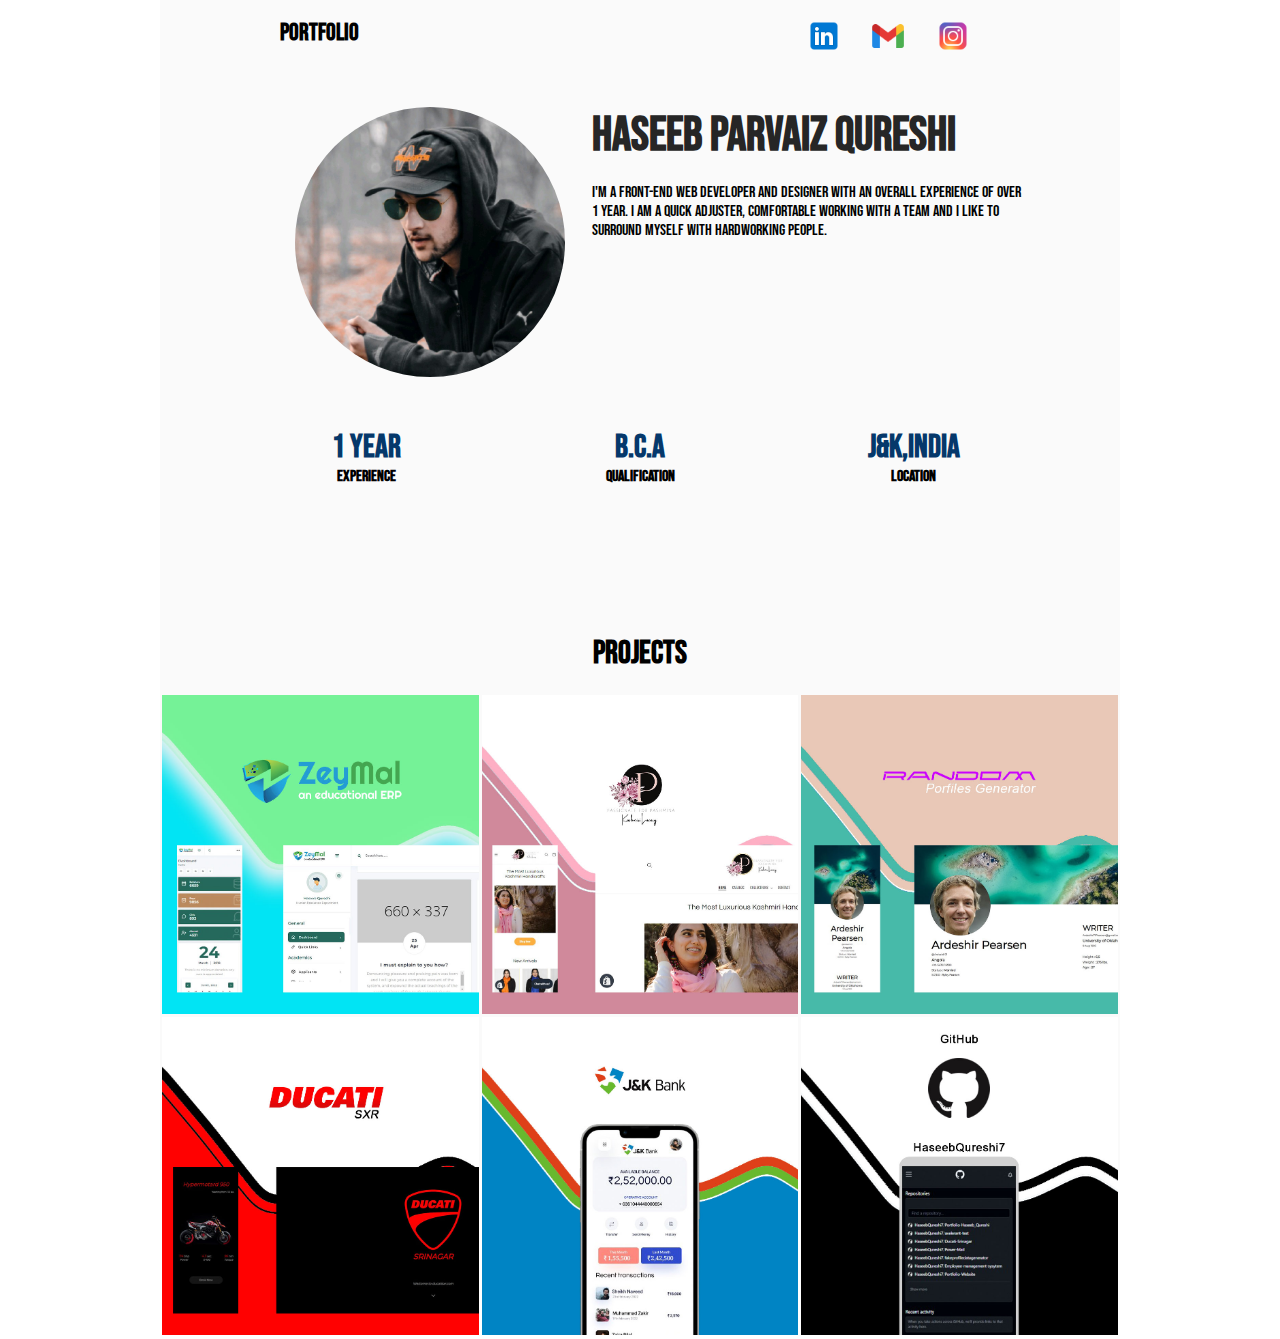
==== index.html @ 42d12dfb "dp changed" ====
<!DOCTYPE html>
<html>
    <head>
        <meta charset="utf-8">
        <meta http-equiv="X-UA-Compatible" content="IE=edge">
        <title>Haseeb Qureshi | Home</title>
        <meta name="description" content="Instagram like portfolio design">
        <meta name="viewport" content="width=device-width, initial-scale=1">
        <link rel="stylesheet" href="style.css">
    </head>
    <body>
        <div class="master-container">
            <div class="navbar">
                <div class="text">
                    <h2>PORTFOLIO</h2>
                </div>
                <div class="social">
                    <div class="linkedin">
                        <img src="img/Social Media Icons/Colored/Linkedin.png" alt="">
                    </div>
                    <div class="g-mail">
                        <img src="img/Social Media Icons/Colored/Gmail.png" alt="">
                    </div>
                    <div class="instagram">
                        <img src="img/Social Media Icons/Colored/Instagram.png" alt="">
                    </div>
                </div>
                
            </div>
            <div class="upper-profile">
                <div class="profile-dp">
                    <img src="img/DP.jpg" alt="profile-picture">
                </div>
                <div class="profile-stats">
                    <h1>Haseeb Parvaiz Qureshi</h1>
                    <br>
                    <p><span>I'm a Front-End Web Developer and Designer with an overall experience of over 1 year. I am a quick adjuster, comfortable working with a team and I like to surround myself with hardworking people.</span></p>
                </div>
            </div>
            <!-- <div class="profile-info">
                <div class="bio"></div>
            </div> -->
            <div class="stories">
                <div class="story1">
                    <!-- <img src="img/pexels-negative-space-34639.jpg" alt=""> -->
                    <h1><span>1 Year</span></h1>
                    <h4>EXPERIENCE</h4>
                </div>
                <div class="story2">
                    <!-- <img src="img/pexels-pixabay-207692.jpg" alt=""> -->
                    <h1><span>B.C.A</span></h1>
                    <h4>QUALIFICATION</h4>
                </div>
                <div class="story3">
                    <!-- <img src="img/mafia2.jpg" alt=""> -->
                    <h1><span>J&K,India</span></h1>
                    <h4>LOCATION</h4>
                </div>
            </div>
            <div class="label-text">
                <h1>PROJECTS</h1>
            </div>
            <div class="posts">
                <div class="posts1">
                    <img src="img/projects/Zeymal-banner.jpg" alt="">
                </div>
                <div class="posts2">
                    <img src="img/projects/passforpash.jpg" alt="">
                </div>
                <div class="posts3">
                    <img src="img/projects/radomprofilesgen.jpg" alt="">
                </div>
                <div class="posts4">
                    <img src="img/projects/ducatisxr.jpg" alt="">
                </div>
                <div class="posts5">
                    <img src="img/projects/jkbank.jpg" alt="">
                </div>
                <div class="posts6">
                    <img src="img/projects/github.jpg" alt="">
                </div>
            </div>
        </div>
        
        
        <script src="script.js" async></script>
    </body>
</html>
---- style.css ----
@import url('https://fonts.googleapis.com/css2?family=Bebas+Neue&display=swap');

* {
    margin: 0;
    padding: 0;
    box-sizing: border-box;
    font-family: 'Bebas Neue', cursive;
}

.master-container {
    display: flex;
    flex-direction: column;
    align-items: center;
    width: 75%;
    height: 130vh;
    margin: auto;
    background-color: #FAFAFA;
}

.navbar {
    display: flex;
    flex-direction: row;
    justify-content: space-between;
    height: 10vh;
    width: 75%;
    margin-top: 2vh;
}

.navbar div {
    width: 30%;
}

.navbar .social {
    display: flex;
    flex-direction: row;
    justify-content: end;
}

.social img {
    width: 4vh;
    height: 4vh;
}

.upper-profile {
    display: flex;
    flex-direction: row;
    /* justify-content: space-around; */
    margin: 5% 0%;
    height: 25vh;
    width: 100%;
}

.upper-profile div {
    width: 45%;
    height: 100%;    
}

.upper-profile .profile-dp img {
    margin-left: 15vh;
    width: 30vh;
    height: 30vh;
    border-radius: 100%;
}

.upper-profile h1 {
    font-size: 3rem;
    color: #262626;
}

.stories {
    display: flex;
    flex-direction: row;
    justify-content: space-evenly;
    width: 100%;
    height: 15vh;
    margin: 5% 0%;
}

.stories div {
    width: 15vh;
    height: 15vh;
    text-align: center;
}

.stories div{
    width: 15vh;
    height: 15vh;
    border-radius: 100%;
}

.stories div h1{
    color: #05386B;
}

.label-text {
    margin: 2.5vh;
}

.posts {
    display: flex;
    flex-direction: row;
    flex-wrap: wrap;
    justify-content: space-evenly;
    width: 100%;
    height: 100vh;
}

.posts div {
    width: 33%;
    height: 49.5%;
    overflow: hidden;
}

.posts div img{
    width: 100%;
    height: 100%;
    object-fit: cover;
}

.posts div img:hover {
    transform: scale(1.25);
    transition: all .5s;
}

.posts div img:not(:hover) {
    transform: scale(1);
    transition: all .5s;
}

                                            /* Magical Stuff */

span {
    text-align: center;
    background-image: linear-gradient(90deg, white, cyan, black);
    background-size: 0% 3px;
    background-repeat: no-repeat;
    background-position: left bottom;
    transition: background-size 1s ease;
}

span:hover {
    background-size: 100% 3px;
}

@media screen and (max-width:975px) {

    .upper-profile h1 {
        font-size: 2rem;
        color: #262626;
    }

    .upper-profile .profile-dp img {
        margin-left: 5vh;
        width: 30vh;
        height: 30vh;
        border-radius: 100%;
    }

    .upper-profile p {
        font-size: 0.7rem;
    }
    
}
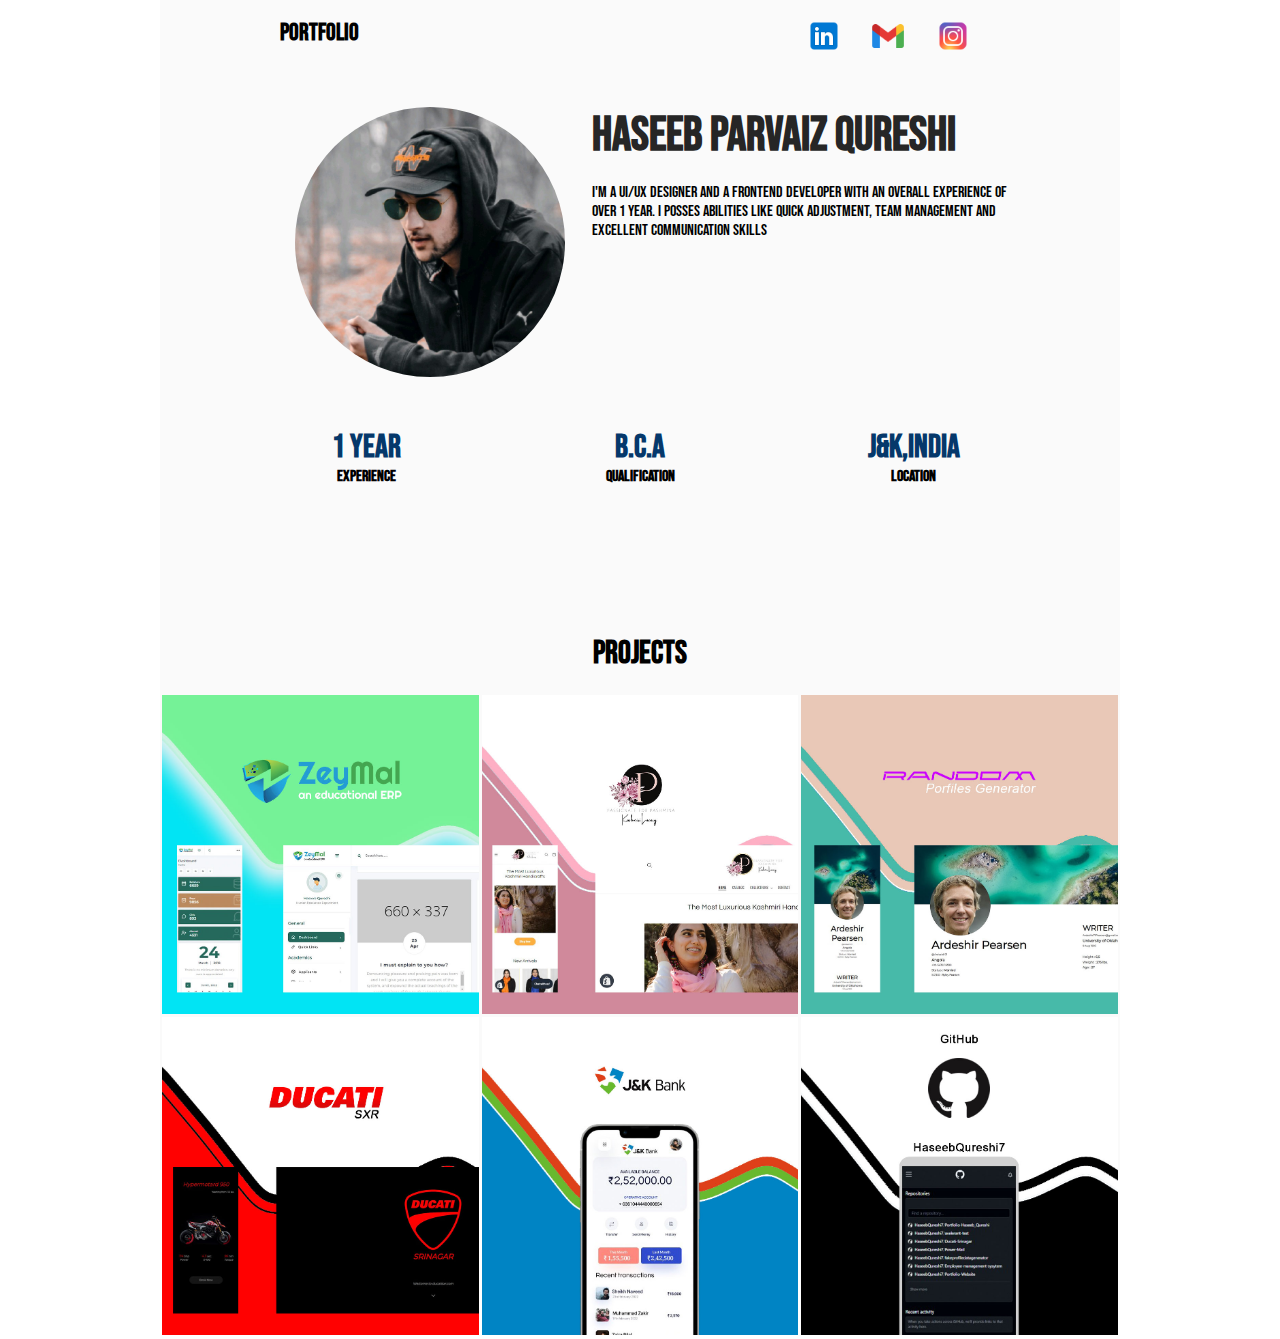
==== commit 810bff52: "portrait design optimized" ====
--- a/index.html
+++ b/index.html
@@ -4,9 +4,10 @@
         <meta charset="utf-8">
         <meta http-equiv="X-UA-Compatible" content="IE=edge">
         <title>Haseeb Qureshi | Home</title>
-        <meta name="description" content="Instagram like portfolio design">
+        <meta name="description" content="Haseeb Qureshi's Instagram like portfolio design">
         <meta name="viewport" content="width=device-width, initial-scale=1">
-        <link rel="stylesheet" href="style.css">
+        <link rel="stylesheet" media="screen and (orientation:portrait)" href="portrait.css">
+        <link rel="stylesheet" media="screen and (orientation:landscape)" href="landscape.css">
     </head>
     <body>
         <div class="master-container">
@@ -34,7 +35,7 @@
                 <div class="profile-stats">
                     <h1>Haseeb Parvaiz Qureshi</h1>
                     <br>
-                    <p><span>I'm a Front-End Web Developer and Designer with an overall experience of over 1 year. I am a quick adjuster, comfortable working with a team and I like to surround myself with hardworking people.</span></p>
+                    <p><span>I'm a UI/UX Designer and a Frontend Developer with an overall experience of over 1 year. I posses abilities like quick adjustment, team management and excellent communication skills</span></p>
                 </div>
             </div>
             <!-- <div class="profile-info">
--- a/portrait.css
+++ b/portrait.css
@@ -0,0 +1,152 @@
+@import url('https://fonts.googleapis.com/css2?family=Bebas+Neue&display=swap');
+
+* {
+    margin: 0;
+    padding: 0;
+    box-sizing: border-box;
+    font-family: 'Bebas Neue', cursive;
+}
+
+.master-container {
+    display: flex;
+    flex-direction: column;
+    align-items: center;
+    width: 100%;
+    /* height: 130vh; */
+    margin: auto;
+    background-color: #FAFAFA;
+}
+
+.navbar {
+    display: flex;
+    flex-direction: row;
+    justify-content: space-between;
+    height: 10vh;
+    width: 90%;
+    margin-top: 2vh;
+}
+
+.navbar div {
+    width: 40%;
+}
+
+.navbar .social {
+    display: flex;
+    flex-direction: row;
+    justify-content: end;
+}
+
+.social img {
+    width: 3vh;
+    height: 3vh;
+}
+
+.upper-profile {
+    display: flex;
+    flex-direction: row;
+    margin: 5% 0%;
+    height: 20vh;
+    width: 100%;
+}
+
+.upper-profile div {
+    width: 45%;
+    height: 100%;
+}
+
+.upper-profile .profile-dp img {
+    margin-left: 5vh;
+    width: 12vh;
+    height: 12vh;
+    border-radius: 100%;
+}
+
+.upper-profile .profile-stats {
+    margin-right: 2vh;
+}
+
+.upper-profile h1 {
+    font-size: 2rem;
+    color: #262626;
+    text-align: end;
+}
+
+.upper-profile p {
+    font-size: 0.7rem;
+    text-align: end;
+}
+
+.stories {
+    display: flex;
+    flex-direction: row;
+    justify-content: space-evenly;
+    width: 100%;
+    height: 10vh;
+    margin: 5% 0%;
+}
+
+.stories div {
+    width: 15vh;
+    height: 15vh;
+    text-align: center;
+}
+
+.stories div h4 {
+    font-size: 0.75rem;
+}
+
+.stories div h1{
+    font-size: 1.5rem;
+    color: #05386B;
+}
+
+.label-text {
+    margin: 2.5vh;
+}
+
+.posts {
+    display: flex;
+    flex-direction: row;
+    flex-wrap: wrap;
+    justify-content: space-evenly;
+    width: 100%;
+    margin-bottom: 5vh;
+}
+
+.posts div {
+    width: 49vw;
+    height: 49vw;
+    margin-top: 1%;
+    overflow: hidden;
+}
+
+.posts div img{
+    width: 100%;
+    height: 100%;
+    object-fit: cover;
+}
+
+.posts div img:hover {
+    transform: scale(1.25);
+    transition: all .5s;
+}
+
+.posts div img:not(:hover) {
+    transform: scale(1);
+    transition: all .5s;
+}
+
+                                            /* Magical Stuff */
+
+span {
+    text-align: center;
+    background-image: linear-gradient(90deg, white, cyan, black);
+    background-size: 0% 3px;
+    background-repeat: no-repeat;
+    background-position: left bottom;
+    transition: background-size 1s ease;
+}
+
+span:hover {
+    background-size: 100% 3px;
+}--- a/landscape.css
+++ b/landscape.css
@@ -0,0 +1,163 @@
+@import url('https://fonts.googleapis.com/css2?family=Bebas+Neue&display=swap');
+
+* {
+    margin: 0;
+    padding: 0;
+    box-sizing: border-box;
+    font-family: 'Bebas Neue', cursive;
+}
+
+.master-container {
+    display: flex;
+    flex-direction: column;
+    align-items: center;
+    width: 75%;
+    height: 130vh;
+    margin: auto;
+    background-color: #FAFAFA;
+}
+
+.navbar {
+    display: flex;
+    flex-direction: row;
+    justify-content: space-between;
+    height: 10vh;
+    width: 75%;
+    margin-top: 2vh;
+}
+
+.navbar div {
+    width: 30%;
+}
+
+.navbar .social {
+    display: flex;
+    flex-direction: row;
+    justify-content: end;
+}
+
+.social img {
+    width: 4vh;
+    height: 4vh;
+}
+
+.upper-profile {
+    display: flex;
+    flex-direction: row;
+    /* justify-content: space-around; */
+    margin: 5% 0%;
+    height: 25vh;
+    width: 100%;
+}
+
+.upper-profile div {
+    width: 45%;
+    height: 100%;    
+}
+
+.upper-profile .profile-dp img {
+    margin-left: 15vh;
+    width: 30vh;
+    height: 30vh;
+    border-radius: 100%;
+}
+
+.upper-profile h1 {
+    font-size: 3rem;
+    color: #262626;
+}
+
+.stories {
+    display: flex;
+    flex-direction: row;
+    justify-content: space-evenly;
+    width: 100%;
+    height: 15vh;
+    margin: 5% 0%;
+}
+
+.stories div {
+    width: 15vh;
+    height: 15vh;
+    text-align: center;
+}
+
+.stories div{
+    width: 15vh;
+    height: 15vh;
+    border-radius: 100%;
+}
+
+.stories div h1{
+    color: #05386B;
+}
+
+.label-text {
+    margin: 2.5vh;
+}
+
+.posts {
+    display: flex;
+    flex-direction: row;
+    flex-wrap: wrap;
+    justify-content: space-evenly;
+    width: 100%;
+    height: 100vh;
+}
+
+.posts div {
+    width: 33%;
+    height: 49.5%;
+    overflow: hidden;
+}
+
+.posts div img{
+    width: 100%;
+    height: 100%;
+    object-fit: cover;
+}
+
+.posts div img:hover {
+    transform: scale(1.25);
+    transition: all .5s;
+}
+
+.posts div img:not(:hover) {
+    transform: scale(1);
+    transition: all .5s;
+}
+
+                                            /* Magical Stuff */
+
+span {
+    text-align: center;
+    background-image: linear-gradient(90deg, white, cyan, black);
+    background-size: 0% 3px;
+    background-repeat: no-repeat;
+    background-position: left bottom;
+    transition: background-size 1s ease;
+}
+
+span:hover {
+    background-size: 100% 3px;
+}
+
+@media screen and (max-width:975px) {
+
+    .upper-profile h1 {
+        font-size: 2rem;
+        color: #262626;
+    }
+
+    .upper-profile .profile-dp img {
+        margin-left: 5vh;
+        width: 30vh;
+        height: 30vh;
+        border-radius: 100%;
+    }
+
+    .upper-profile p {
+        font-size: 0.7rem;
+    }
+    
+}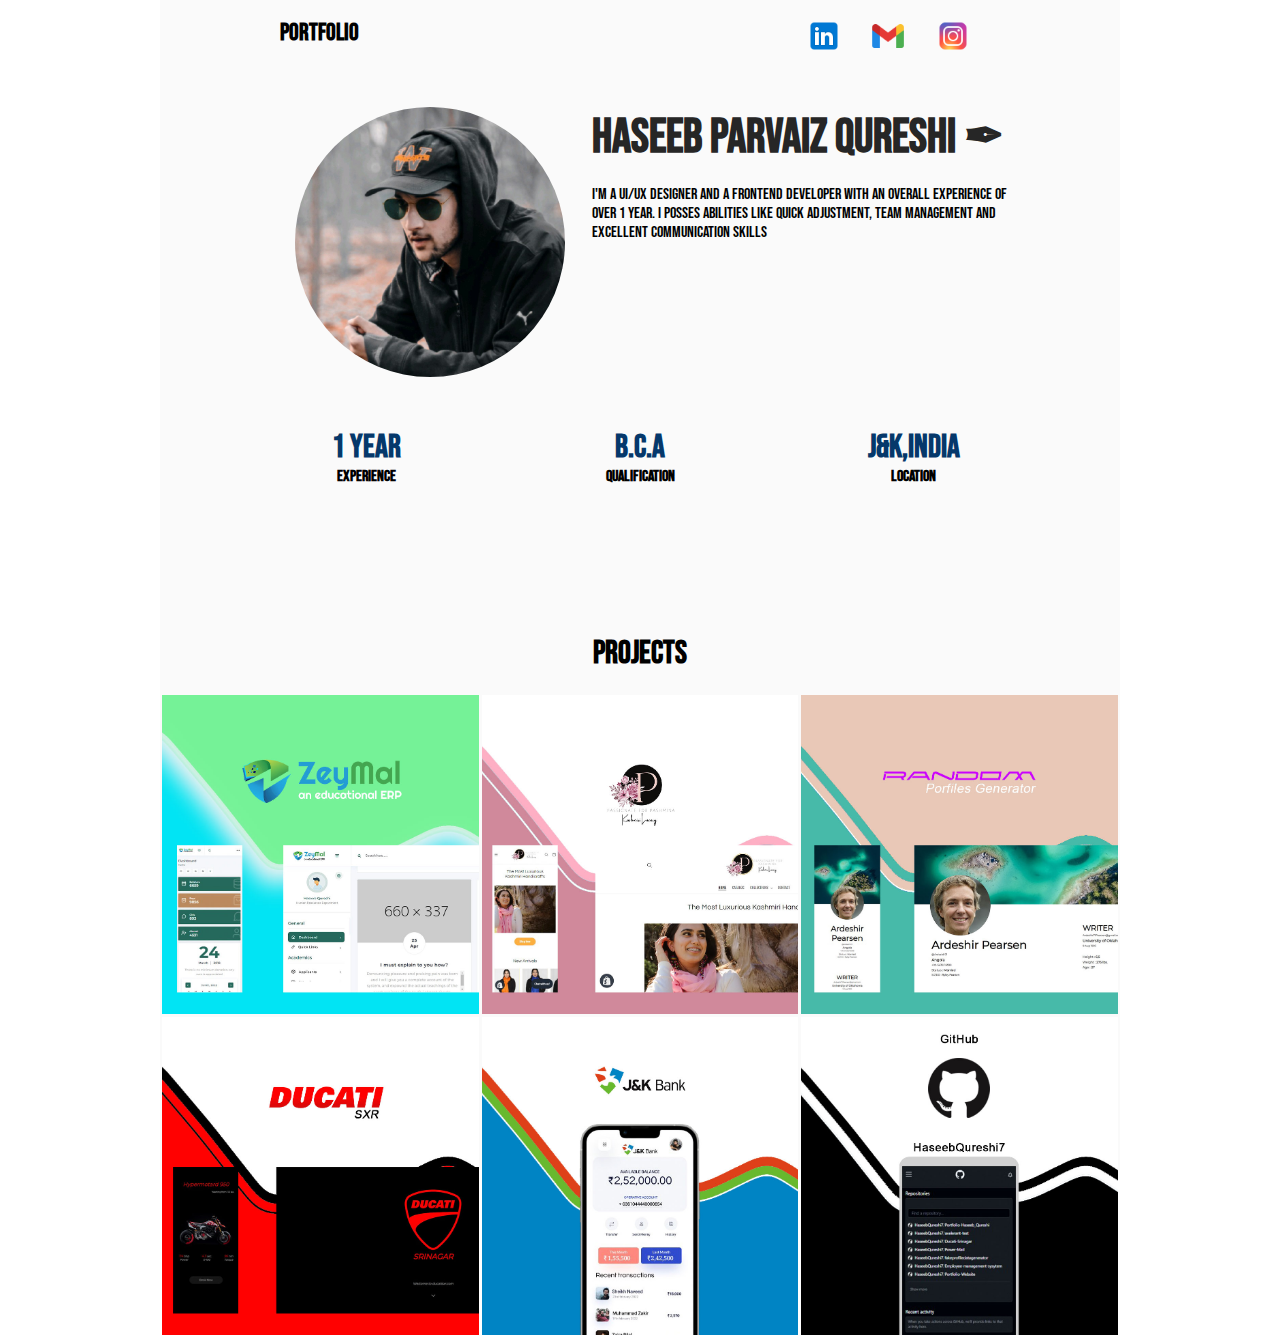
==== commit 646dcf07: "new features added!" ====
--- a/index.html
+++ b/index.html
@@ -33,7 +33,7 @@
                     <img src="img/DP.jpg" alt="profile-picture">
                 </div>
                 <div class="profile-stats">
-                    <h1>Haseeb Parvaiz Qureshi</h1>
+                    <h1><pen>Haseeb Parvaiz Qureshi</pen> ✒</h1>
                     <br>
                     <p><span>I'm a UI/UX Designer and a Frontend Developer with an overall experience of over 1 year. I posses abilities like quick adjustment, team management and excellent communication skills</span></p>
                 </div>
--- a/portrait.css
+++ b/portrait.css
@@ -149,4 +149,19 @@
 
 span:hover {
     background-size: 100% 3px;
+}
+
+pen {
+    text-align: center;
+    /* background-image: linear-gradient(90deg,  silver, rgb(216, 216, 216), silver); */
+    background-image: url("img/Loading-ecg.gif");
+    background-size: 0% 4rem;
+    border-radius: 20%;
+    background-repeat: no-repeat;
+    background-position: left bottom;
+    transition: background-size 1s ease;
+}
+
+pen:hover {
+    background-size: 100% 4rem;
 }--- a/landscape.css
+++ b/landscape.css
@@ -117,12 +117,12 @@
     object-fit: cover;
 }
 
-.posts div img:hover {
+.posts div img:hover, .social div:hover {
     transform: scale(1.25);
     transition: all .5s;
 }
 
-.posts div img:not(:hover) {
+.posts div img:not(:hover), .social div:not(:hover) {
     transform: scale(1);
     transition: all .5s;
 }
@@ -141,6 +141,22 @@
 span:hover {
     background-size: 100% 3px;
 }
+
+pen {
+    text-align: center;
+    /* background-image: linear-gradient(90deg, #262626,#262626); */
+    background-image: url("img/Loading-ecg.gif");
+    background-size: 0% 5rem;
+    border-radius: 25%;
+    background-repeat: no-repeat;
+    background-position: left bottom;
+    transition: background-size 1s ease;
+}
+
+pen:hover {
+    background-size: 100% 5rem;
+}
+
 
 @media screen and (max-width:975px) {
 
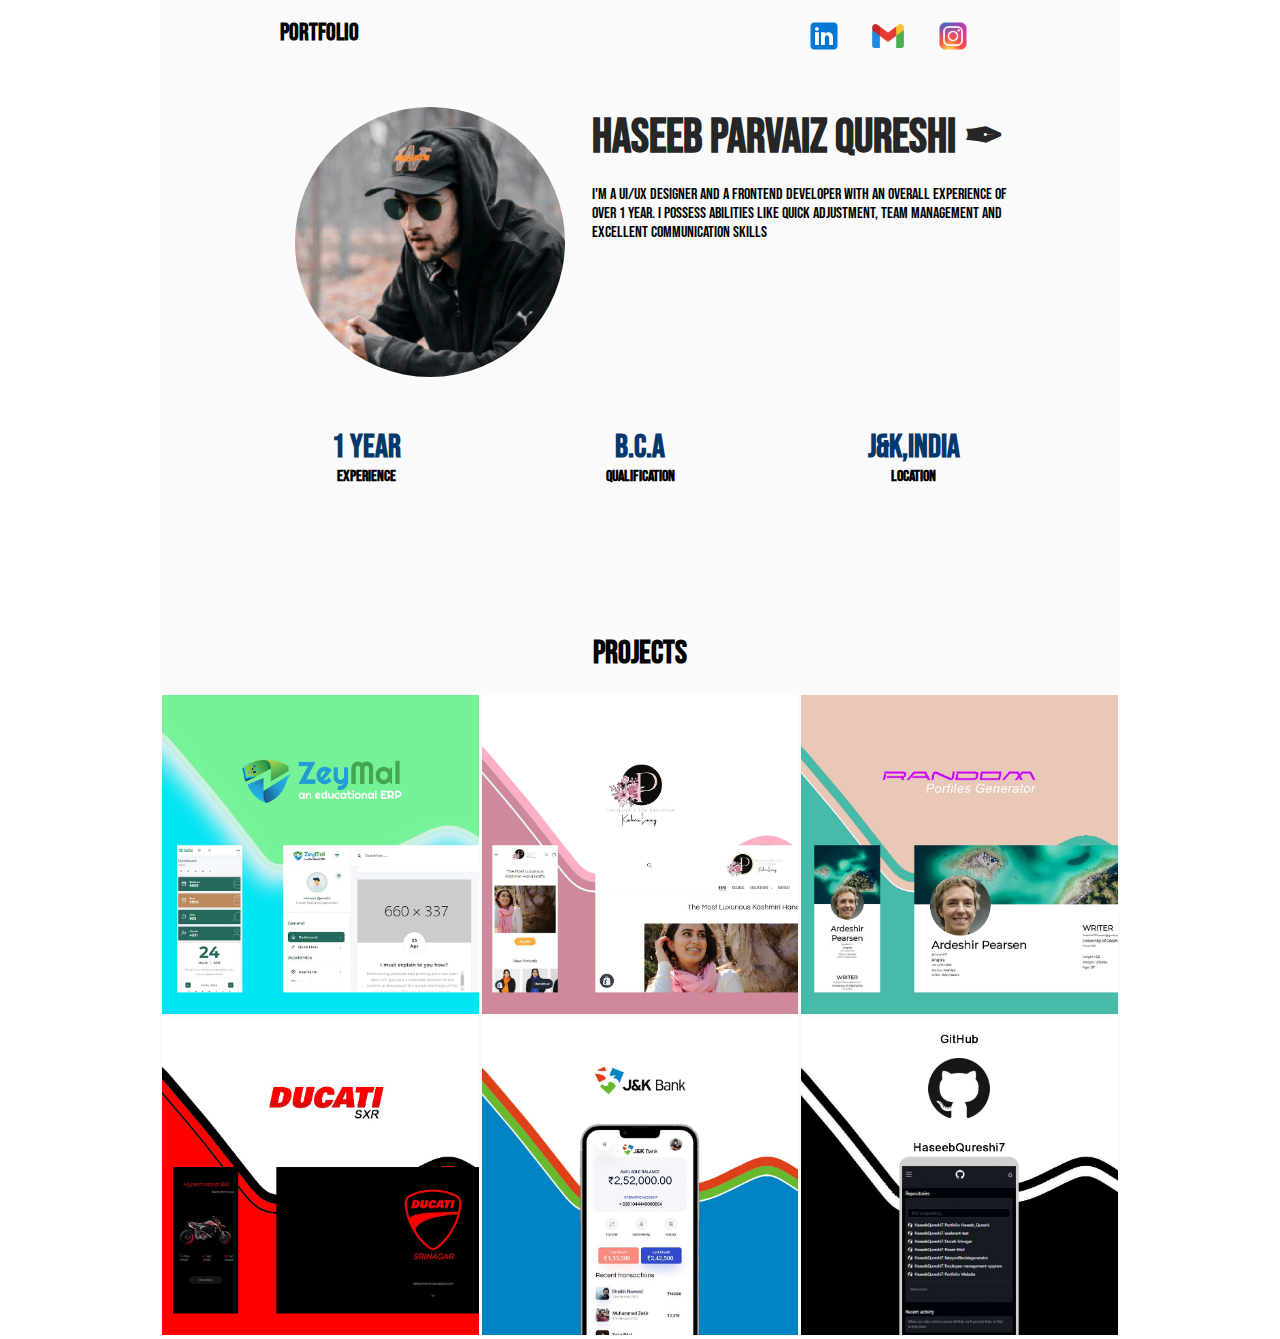
==== commit dde26636: "new design elements introduced!" ====
--- a/index.html
+++ b/index.html
@@ -35,7 +35,7 @@
                 <div class="profile-stats">
                     <h1><pen>Haseeb Parvaiz Qureshi</pen> ✒</h1>
                     <br>
-                    <p><span>I'm a UI/UX Designer and a Frontend Developer with an overall experience of over 1 year. I posses abilities like quick adjustment, team management and excellent communication skills</span></p>
+                    <p><span>I'm a UI/UX Designer and a Frontend Developer with an overall experience of over 1 year. I possess abilities like quick adjustment, team management and excellent communication skills</span></p>
                 </div>
             </div>
             <!-- <div class="profile-info">
--- a/landscape.css
+++ b/landscape.css
@@ -62,6 +62,31 @@
     border-radius: 100%;
 }
 
+/* Experimental */
+
+/* .upper-profile .profile-dp img:hover {
+    position: absolute;
+    top: 0;
+    left: 0;
+    margin-left: 0;
+    margin: 0;
+    width: 100vw;
+    height: 100vh;
+    object-fit: cover;
+    border-radius: 0%;
+    z-index: 999;
+    transition: all 1s;
+}
+
+.upper-profile .profile-dp img:not(:hover) {
+    margin-left: 15vh;
+    object-fit: cover;
+    width: 30vh;
+    height: 30vh;
+    border-radius: 100%;
+    transition: all 4s;
+} */
+
 .upper-profile h1 {
     font-size: 3rem;
     color: #262626;
@@ -115,6 +140,7 @@
     width: 100%;
     height: 100%;
     object-fit: cover;
+    cursor: url('img/cursors/open-custom-cursor.png'), auto;
 }
 
 .posts div img:hover, .social div:hover {
@@ -140,6 +166,10 @@
 
 span:hover {
     background-size: 100% 3px;
+}
+
+* {
+    cursor: url('img/cursors/custom-cursor.png'), auto;
 }
 
 pen {
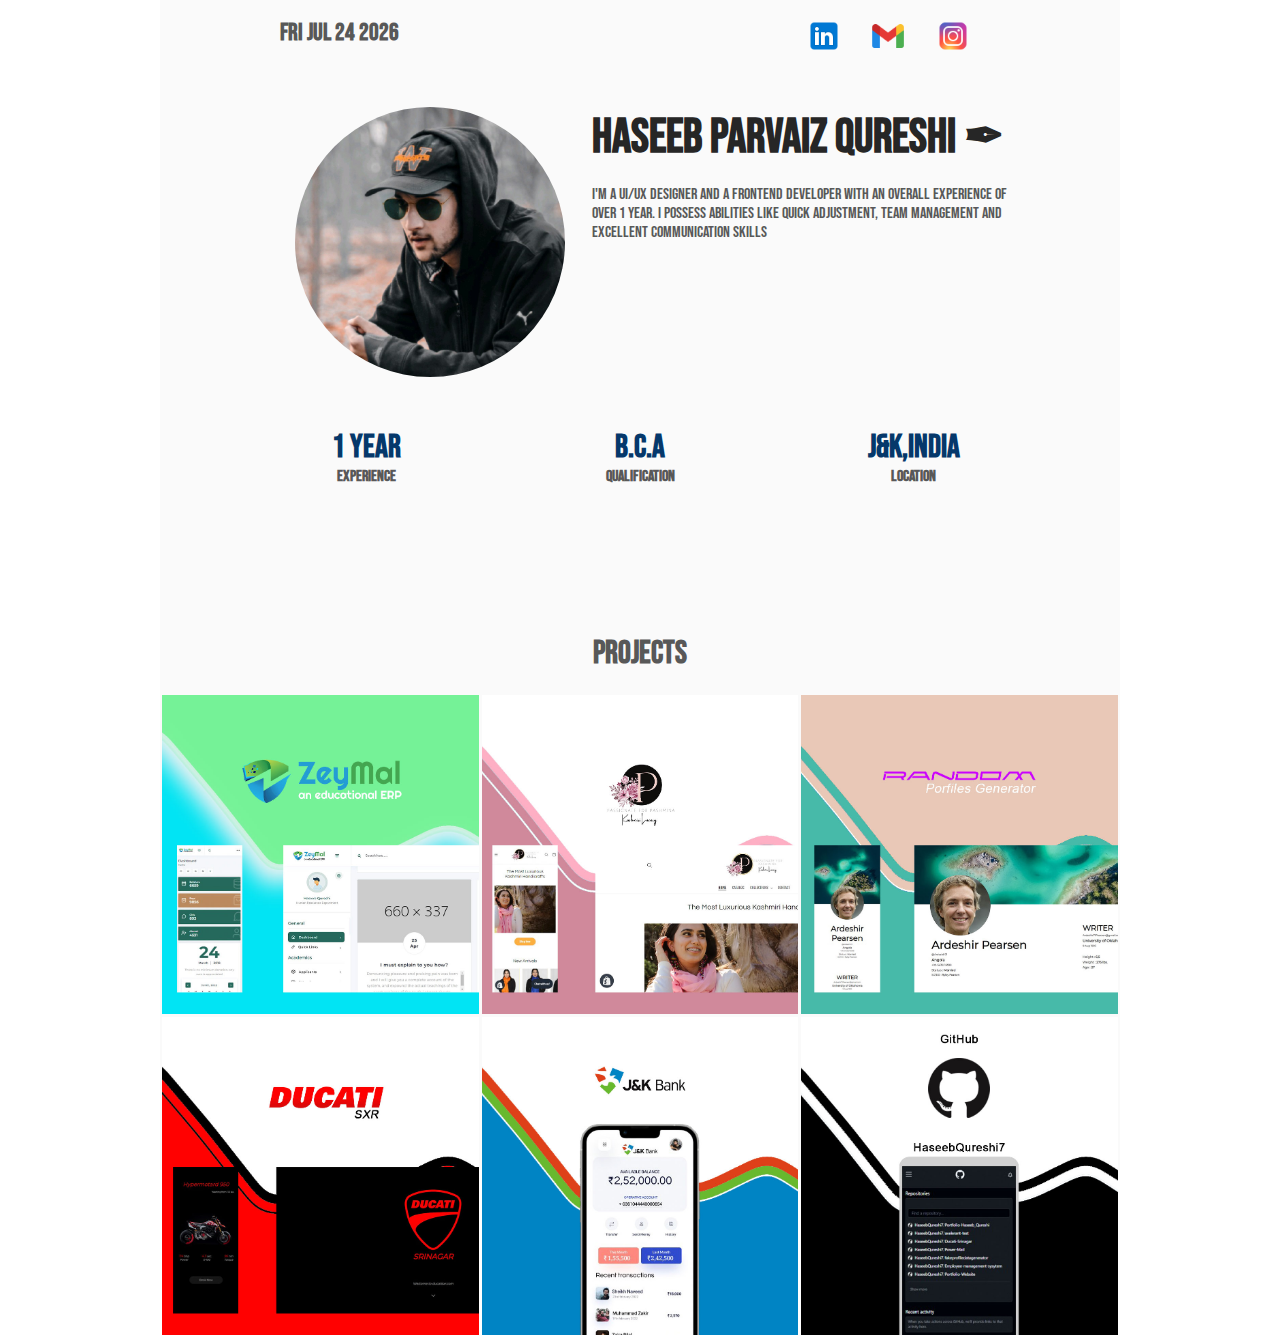
==== commit e1e19d01: "loading screen added(with jQuery)!" ====
--- a/index.html
+++ b/index.html
@@ -10,6 +10,9 @@
         <link rel="stylesheet" media="screen and (orientation:landscape)" href="landscape.css">
     </head>
     <body>
+        <div class="animation-screen">
+            <!-- <img src="img/tv-black-and-white.gif" alt=""> -->
+        </div>
         <div class="master-container">
             <div class="navbar">
                 <div class="text">
@@ -83,7 +86,7 @@
             </div>
         </div>
         
-        
+        <script src="https://ajax.googleapis.com/ajax/libs/jquery/3.5.1/jquery.min.js"></script>
         <script src="script.js" async></script>
     </body>
 </html>--- a/portrait.css
+++ b/portrait.css
@@ -6,6 +6,26 @@
     box-sizing: border-box;
     font-family: 'Bebas Neue', cursive;
 }
+
+.animation-screen {
+    position: fixed;
+    display: flex;
+    background-image: url('img/Loading.gif');
+    background-repeat: no-repeat;
+    background-position: center;
+    background-size: cover;
+    justify-content: center;
+    align-items: center;
+    width: 100%;
+    height: 100%;
+    z-index: 999;
+}
+
+/* .animation-screen img {
+    width: 100%;
+    height: 100%;
+    object-fit: cover;
+} */
 
 .master-container {
     display: flex;
--- a/landscape.css
+++ b/landscape.css
@@ -7,6 +7,26 @@
     font-family: 'Bebas Neue', cursive;
 }
 
+.animation-screen {
+    position: fixed;
+    display: flex;
+    justify-content: center;
+    background-image: url('img/Loading.gif');
+    background-repeat: no-repeat;
+    background-position: left;
+    background-size: cover;
+    align-items: center;
+    width: 100%;
+    height: 100%;
+    z-index: 999;
+}
+
+/* .animation-screen img {
+    width: 100%;
+    height: 100%;
+    object-fit: cover;
+} */
+
 .master-container {
     display: flex;
     flex-direction: column;
@@ -14,6 +34,7 @@
     width: 75%;
     height: 130vh;
     margin: auto;
+    color: rgb(88, 88, 88);
     background-color: #FAFAFA;
 }
 
@@ -89,7 +110,7 @@
 
 .upper-profile h1 {
     font-size: 3rem;
-    color: #262626;
+    color: #262626 !important;
 }
 
 .stories {
@@ -114,7 +135,7 @@
 }
 
 .stories div h1{
-    color: #05386B;
+    color: #05386B !important;
 }
 
 .label-text {
